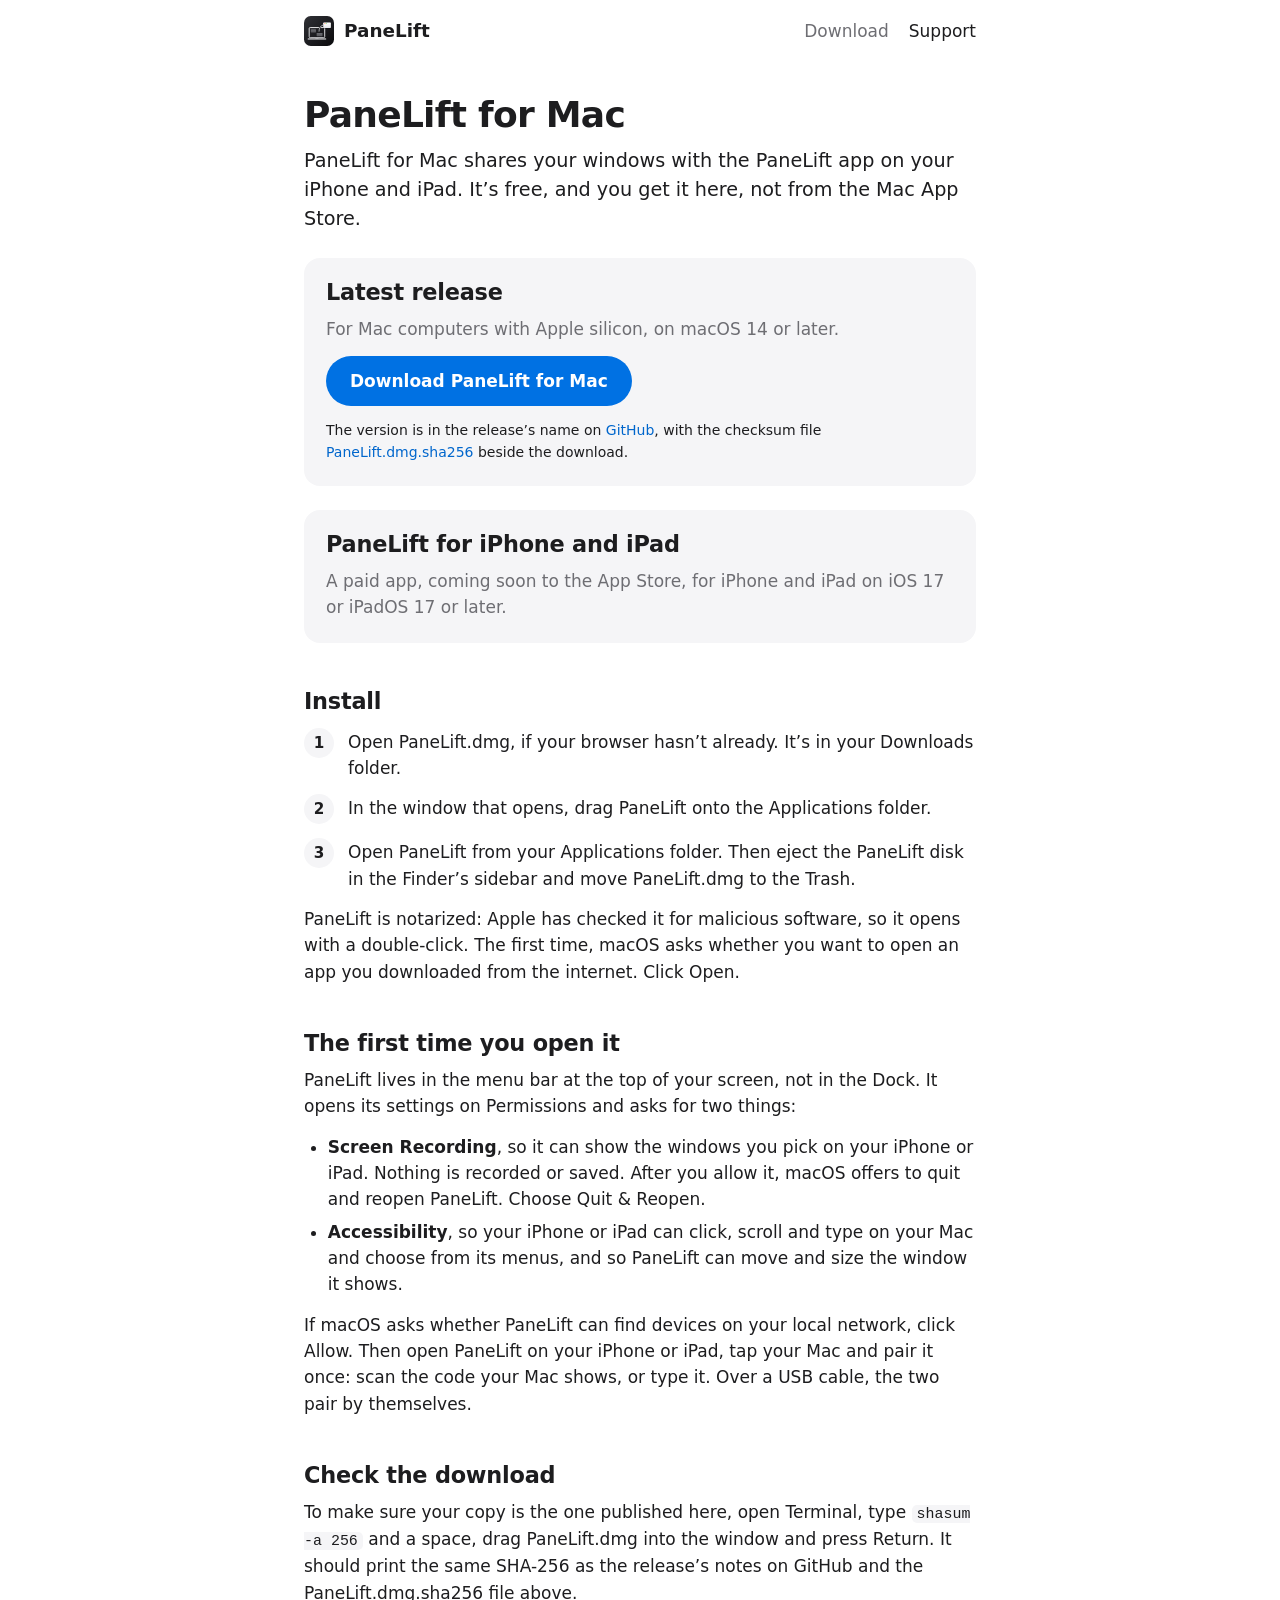
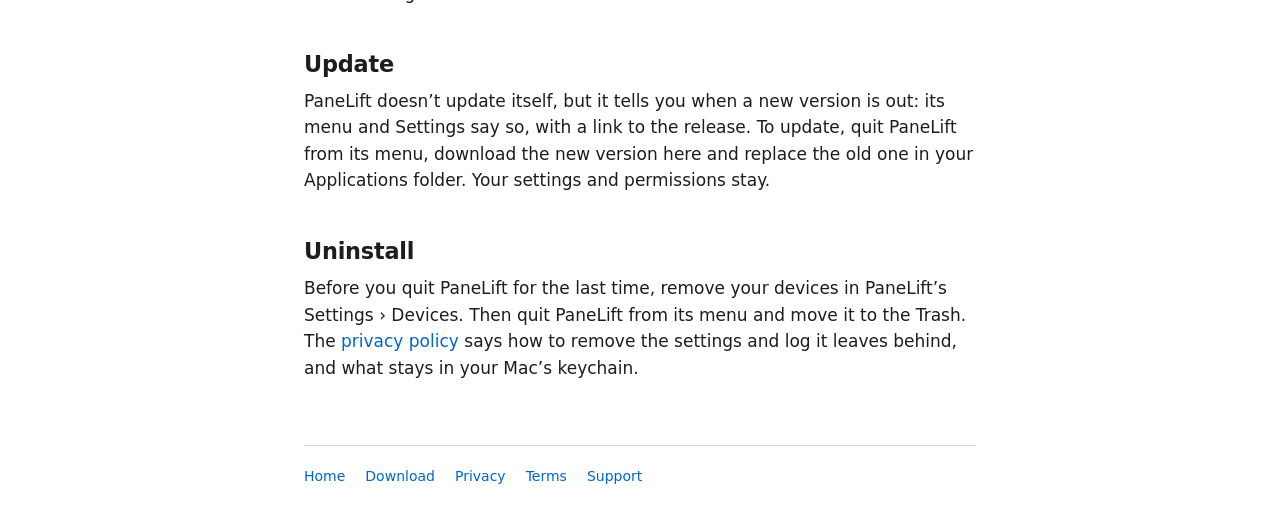
==== download.html @ 9a586ee6 "PaneLift's website" ====
<!doctype html>
<html lang="en">
<head>
<meta charset="utf-8">
<meta name="viewport" content="width=device-width, initial-scale=1">
<meta http-equiv="Content-Security-Policy" content="default-src 'none'; style-src 'self'; img-src 'self'; base-uri 'none'; form-action 'none'">
<meta name="color-scheme" content="light dark">
<meta name="description" content="Download PaneLift for Mac, the free companion to the PaneLift app for iPhone and iPad.">
<title>Download PaneLift for Mac</title>
<meta property="og:type" content="website">
<meta property="og:site_name" content="PaneLift">
<meta property="og:url" content="https://wongfei2009.github.io/panelift-site/download">
<meta property="og:title" content="Download PaneLift for Mac">
<meta property="og:description" content="Free and notarized, for Macs with Apple silicon on macOS 14 or later. PaneLift for iPhone and iPad is a paid app on the App Store.">
<meta property="og:image" content="https://wongfei2009.github.io/panelift-site/preview.jpg">
<meta property="og:image:width" content="1200">
<meta property="og:image:height" content="630">
<meta property="og:image:alt" content="PaneLift: any window from your Mac, on your iPhone and iPad">
<meta name="twitter:card" content="summary_large_image">
<link rel="stylesheet" href="style.css?v=2026-10-10">
<link rel="icon" href="icon.svg" type="image/svg+xml">
</head>
<body>
<header class="site-header">
  <a class="brand" href="index.html"><img src="icon.svg" alt="" width="30" height="30">PaneLift</a>
  <nav aria-label="Site">
    <a href="download.html" aria-current="page">Download</a>
    <a href="support.html">Support</a>
  </nav>
</header>

<main>
  <h1>PaneLift for Mac</h1>
  <p class="lede">PaneLift for Mac shares your windows with the PaneLift app on your iPhone and iPad. It’s free, and you get it here, not from the Mac App Store.</p>

  <!-- The links never change: GitHub redirects /releases/latest/download/<asset> to the newest release,
       and Scripts/release.sh --publish uploads the assets under these exact names. -->
  <section class="card" aria-labelledby="release">
    <h2 id="release">Latest release</h2>
    <p class="muted">For Mac computers with Apple silicon, on macOS 14 or later.</p>
    <p><a class="button" href="https://github.com/wongfei2009/panelift-site/releases/latest/download/PaneLift.dmg">Download PaneLift for Mac</a></p>
    <p class="hash small">The version is in the release’s name on <a href="https://github.com/wongfei2009/panelift-site/releases/latest">GitHub</a>, with the checksum file <a href="https://github.com/wongfei2009/panelift-site/releases/latest/download/PaneLift.dmg.sha256">PaneLift.dmg.sha256</a> beside the download.</p>
  </section>

  <section class="card" aria-labelledby="ios">
    <h2 id="ios">PaneLift for iPhone and iPad</h2>
    <!-- App Store: once the app is live, say "on the App Store" and link its page (docs/plans/app-store-launch.md, step 7). -->
    <p class="muted">A paid app, coming soon to the App Store, for iPhone and iPad on iOS 17 or iPadOS 17 or later.</p>
  </section>

  <h2>Install</h2>
  <ol class="steps">
    <li>Open PaneLift.dmg, if your browser hasn’t already. It’s in your Downloads folder.</li>
    <li>In the window that opens, drag PaneLift onto the Applications folder.</li>
    <li>Open PaneLift from your Applications folder. Then eject the PaneLift disk in the Finder’s sidebar and move PaneLift.dmg to the Trash.</li>
  </ol>
  <p>PaneLift is notarized: Apple has checked it for malicious software, so it opens with a double-click. The first time, macOS asks whether you want to open an app you downloaded from the internet. Click Open.</p>

  <h2>The first time you open it</h2>
  <p>PaneLift lives in the menu bar at the top of your screen, not in the Dock. It opens its settings on Permissions and asks for two things:</p>
  <ul>
    <li><strong>Screen Recording</strong>, so it can show the windows you pick on your iPhone or iPad. Nothing is recorded or saved. After you allow it, macOS offers to quit and reopen PaneLift. Choose Quit &amp; Reopen.</li>
    <li><strong>Accessibility</strong>, so your iPhone or iPad can click, scroll and type on your Mac and choose from its menus, and so PaneLift can move and size the window it shows.</li>
  </ul>
  <p>If macOS asks whether PaneLift can find devices on your local network, click Allow. Then open PaneLift on your iPhone or iPad, tap your Mac and pair it once: scan the code your Mac shows, or type it. Over a USB cable, the two pair by themselves.</p>

  <h2>Check the download</h2>
  <p>To make sure your copy is the one published here, open Terminal, type <code>shasum -a 256</code> and a space, drag PaneLift.dmg into the window and press Return. It should print the same SHA-256 as the release’s notes on GitHub and the PaneLift.dmg.sha256 file above.</p>

  <h2>Update</h2>
  <p>PaneLift doesn’t update itself, but it tells you when a new version is out: its menu and Settings say so, with a link to the release. To update, quit PaneLift from its menu, download the new version here and replace the old one in your Applications folder. Your settings and permissions stay.</p>

  <h2>Uninstall</h2>
  <p>Before you quit PaneLift for the last time, remove your devices in PaneLift’s Settings › Devices. Then quit PaneLift from its menu and move it to the Trash. The <a href="privacy.html#deleting">privacy policy</a> says how to remove the settings and log it leaves behind, and what stays in your Mac’s keychain.</p>
</main>

<footer class="site-footer">
  <nav aria-label="Footer">
    <a href="index.html">Home</a>
    <a href="download.html">Download</a>
    <a href="privacy.html">Privacy</a>
    <a href="terms.html">Terms</a>
    <a href="support.html">Support</a>
  </nav>
</footer>
</body>
</html>
---- style.css ----
/* PaneLift's website. System fonts, light and dark, no scripts and nothing loaded from elsewhere. */

:root {
  color-scheme: light dark;
  --bg: #ffffff;
  --card: #f5f5f7;
  --text: #1d1d1f;
  --muted: #6e6e73;
  --line: #d2d2d7;
  --link: #0066cc;
  --button: #0071e3;
  --button-hover: #0077ed;
}

@media (prefers-color-scheme: dark) {
  :root {
    --bg: #000000;
    --card: #1c1c1e;
    --text: #f5f5f7;
    --muted: #a1a1a6;
    --line: #38383a;
    --link: #2997ff;
  }
}

* { box-sizing: border-box; }

html {
  -webkit-text-size-adjust: 100%;
  text-size-adjust: 100%;
}

body {
  margin: 0;
  background: var(--bg);
  color: var(--text);
  font: 17px/1.55 -apple-system, BlinkMacSystemFont, system-ui, "Segoe UI", Roboto, "Helvetica Neue", Arial, sans-serif;
  overflow-wrap: break-word;
}

.site-header, main, .site-footer {
  max-width: 44rem;
  margin: 0 auto;
  padding: 0 16px;
}

a { color: var(--link); text-decoration: none; }
a:hover { text-decoration: underline; }
a:focus-visible { outline: 2px solid var(--link); outline-offset: 2px; border-radius: 4px; }

/* Header and footer */

.site-header {
  display: flex;
  flex-wrap: wrap;
  align-items: center;
  justify-content: space-between;
  gap: 8px 24px;
  padding-top: 16px;
  padding-bottom: 16px;
}

.brand {
  display: inline-flex;
  align-items: center;
  gap: 10px;
  color: var(--text);
  font-weight: 600;
  font-size: 1.15rem;
}
.brand:hover { text-decoration: none; }
.brand img { width: 30px; height: 30px; border-radius: 22.5%; }

.site-header nav, .site-footer nav {
  display: flex;
  flex-wrap: wrap;
  gap: 4px 20px;
}
.site-header nav a { color: var(--text); }
.site-header nav a[aria-current="page"] { color: var(--muted); }

.site-footer {
  margin-top: 64px;
  padding-bottom: 40px;
  font-size: 0.875rem;
}
/* The rule sits on the nav, so it lines up with the text above instead of the page's gutters. */
.site-footer nav {
  padding-top: 20px;
  border-top: 1px solid var(--line);
}

/* Text */

h1 {
  font-size: 2.25rem;
  line-height: 1.15;
  letter-spacing: -0.02em;
  margin: 32px 0 12px;
}
h2 {
  font-size: 1.4rem;
  line-height: 1.25;
  letter-spacing: -0.01em;
  margin: 44px 0 10px;
}
h3 {
  font-size: 1.05rem;
  margin: 24px 0 6px;
}

p, ul, ol { margin: 0 0 14px; }
ul, ol { padding-left: 1.4em; }
li { margin: 6px 0; }

.lede { font-size: 1.2rem; line-height: 1.5; }
.muted { color: var(--muted); }
.small { font-size: 0.875rem; }

code {
  font-family: ui-monospace, SFMono-Regular, Menlo, Consolas, monospace;
  font-size: 0.88em;
  background: var(--card);
  border-radius: 5px;
  padding: 1px 5px;
}
/* A SHA-256 is 64 characters with no spaces: let it wrap on a phone instead of widening the page. */
.hash code { overflow-wrap: anywhere; word-break: break-all; }
/* A Terminal command's long paths: wrapped at its spaces, and inside a path only where one is wider than the page;
   never inside an option, which a hyphen would split ("--" over "unblockapp"). */
.command code { overflow-wrap: anywhere; }
.command .option { white-space: nowrap; }

/* Home */

.hero { text-align: center; padding-top: 24px; }
.hero > img { width: 112px; height: 112px; border-radius: 22.5%; }
.hero h1 { font-size: 3rem; margin-top: 16px; }
.hero .lede { font-size: 1.35rem; margin-bottom: 0; }
.intro { font-size: 1.1rem; margin-top: 40px; }

/* Buttons and the release box */

.button {
  display: inline-block;
  background: var(--button);
  color: #ffffff;
  font-weight: 600;
  padding: 12px 24px;
  border-radius: 980px;
}
.button:hover { background: var(--button-hover); text-decoration: none; }
.button:focus-visible { outline-offset: 3px; border-radius: 980px; }

.cta { display: flex; flex-wrap: wrap; justify-content: center; align-items: center; gap: 12px 18px; margin: 28px 0 8px; }
.cta img { display: block; width: 180px; height: 60px; }
.cta a:focus-visible { outline-offset: 4px; }
.badge { margin: 12px 0 4px; }
.badge img { display: inline-block; width: 180px; height: 60px; vertical-align: middle; }
.badge a:focus-visible { outline-offset: 4px; }

.card {
  background: var(--card);
  border-radius: 16px;
  padding: 20px 22px 8px;
  margin: 24px 0;
}
.card h2 { margin-top: 0; }

/* Numbered steps */

ol.steps {
  list-style: none;
  counter-reset: step;
  padding-left: 0;
}
ol.steps > li {
  counter-increment: step;
  position: relative;
  padding-left: 44px;
  margin: 14px 0;
  min-height: 30px;
}
ol.steps > li::before {
  content: counter(step);
  position: absolute;
  left: 0;
  top: -1px;
  width: 30px;
  height: 30px;
  border-radius: 50%;
  background: var(--card);
  color: var(--text);
  font-weight: 600;
  font-size: 0.95rem;
  line-height: 30px;
  text-align: center;
}
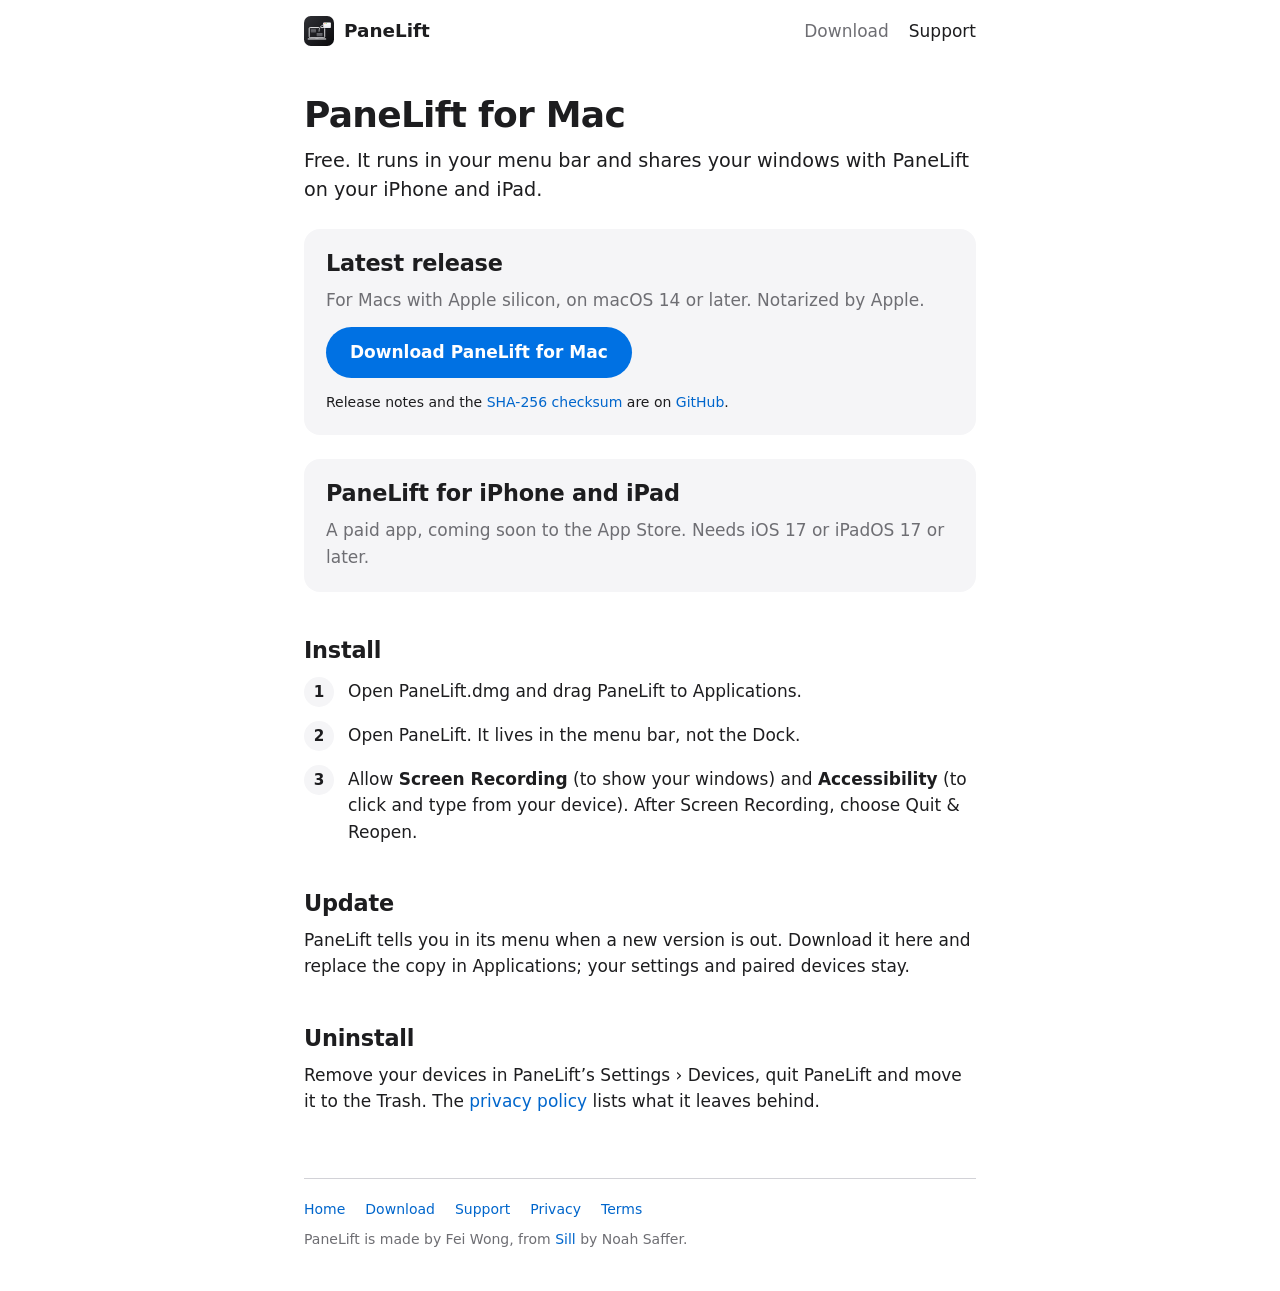
==== commit 9f70211d: "The site rewritten short, and the Settings' new places" ====
--- a/download.html
+++ b/download.html
@@ -5,19 +5,19 @@
 <meta name="viewport" content="width=device-width, initial-scale=1">
 <meta http-equiv="Content-Security-Policy" content="default-src 'none'; style-src 'self'; img-src 'self'; base-uri 'none'; form-action 'none'">
 <meta name="color-scheme" content="light dark">
-<meta name="description" content="Download PaneLift for Mac, the free companion to the PaneLift app for iPhone and iPad.">
+<meta name="description" content="PaneLift for Mac: free and notarized, for Macs with Apple silicon on macOS 14 or later.">
 <title>Download PaneLift for Mac</title>
 <meta property="og:type" content="website">
 <meta property="og:site_name" content="PaneLift">
 <meta property="og:url" content="https://wongfei2009.github.io/panelift-site/download">
 <meta property="og:title" content="Download PaneLift for Mac">
-<meta property="og:description" content="Free and notarized, for Macs with Apple silicon on macOS 14 or later. PaneLift for iPhone and iPad is a paid app on the App Store.">
+<meta property="og:description" content="PaneLift for Mac: free and notarized, for Macs with Apple silicon on macOS 14 or later.">
 <meta property="og:image" content="https://wongfei2009.github.io/panelift-site/preview.jpg">
 <meta property="og:image:width" content="1200">
 <meta property="og:image:height" content="630">
 <meta property="og:image:alt" content="PaneLift: any window from your Mac, on your iPhone and iPad">
 <meta name="twitter:card" content="summary_large_image">
-<link rel="stylesheet" href="style.css?v=2026-10-10">
+<link rel="stylesheet" href="style.css?v=2026-11-01">
 <link rel="icon" href="icon.svg" type="image/svg+xml">
 </head>
 <body>
@@ -30,58 +30,46 @@
 </header>
 
 <main>
-  <h1>PaneLift for Mac</h1>
-  <p class="lede">PaneLift for Mac shares your windows with the PaneLift app on your iPhone and iPad. It’s free, and you get it here, not from the Mac App Store.</p>
+<h1>PaneLift for Mac</h1>
+  <p class="lede">Free. It runs in your menu bar and shares your windows with PaneLift on your iPhone and iPad.</p>
 
-  <!-- The links never change: GitHub redirects /releases/latest/download/<asset> to the newest release,
-       and Scripts/release.sh --publish uploads the assets under these exact names. -->
+  <!-- GitHub redirects /releases/latest/download/<asset> to the newest release; release.sh uploads these names. -->
   <section class="card" aria-labelledby="release">
     <h2 id="release">Latest release</h2>
-    <p class="muted">For Mac computers with Apple silicon, on macOS 14 or later.</p>
+    <p class="muted">For Macs with Apple silicon, on macOS 14 or later. Notarized by Apple.</p>
     <p><a class="button" href="https://github.com/wongfei2009/panelift-site/releases/latest/download/PaneLift.dmg">Download PaneLift for Mac</a></p>
-    <p class="hash small">The version is in the release’s name on <a href="https://github.com/wongfei2009/panelift-site/releases/latest">GitHub</a>, with the checksum file <a href="https://github.com/wongfei2009/panelift-site/releases/latest/download/PaneLift.dmg.sha256">PaneLift.dmg.sha256</a> beside the download.</p>
+    <p class="hash small">Release notes and the <a href="https://github.com/wongfei2009/panelift-site/releases/latest/download/PaneLift.dmg.sha256">SHA-256 checksum</a> are on <a href="https://github.com/wongfei2009/panelift-site/releases/latest">GitHub</a>.</p>
   </section>
 
   <section class="card" aria-labelledby="ios">
     <h2 id="ios">PaneLift for iPhone and iPad</h2>
-    <!-- App Store: once the app is live, say "on the App Store" and link its page (docs/plans/app-store-launch.md, step 7). -->
-    <p class="muted">A paid app, coming soon to the App Store, for iPhone and iPad on iOS 17 or iPadOS 17 or later.</p>
+    <!-- App Store: link the app here once it is live. -->
+    <p class="muted">A paid app, coming soon to the App Store. Needs iOS 17 or iPadOS 17 or later.</p>
   </section>
 
   <h2>Install</h2>
   <ol class="steps">
-    <li>Open PaneLift.dmg, if your browser hasn’t already. It’s in your Downloads folder.</li>
-    <li>In the window that opens, drag PaneLift onto the Applications folder.</li>
-    <li>Open PaneLift from your Applications folder. Then eject the PaneLift disk in the Finder’s sidebar and move PaneLift.dmg to the Trash.</li>
+    <li>Open PaneLift.dmg and drag PaneLift to Applications.</li>
+    <li>Open PaneLift. It lives in the menu bar, not the Dock.</li>
+    <li>Allow <strong>Screen Recording</strong> (to show your windows) and <strong>Accessibility</strong> (to click and type from your device). After Screen Recording, choose Quit &amp; Reopen.</li>
   </ol>
-  <p>PaneLift is notarized: Apple has checked it for malicious software, so it opens with a double-click. The first time, macOS asks whether you want to open an app you downloaded from the internet. Click Open.</p>
-
-  <h2>The first time you open it</h2>
-  <p>PaneLift lives in the menu bar at the top of your screen, not in the Dock. It opens its settings on Permissions and asks for two things:</p>
-  <ul>
-    <li><strong>Screen Recording</strong>, so it can show the windows you pick on your iPhone or iPad. Nothing is recorded or saved. After you allow it, macOS offers to quit and reopen PaneLift. Choose Quit &amp; Reopen.</li>
-    <li><strong>Accessibility</strong>, so your iPhone or iPad can click, scroll and type on your Mac and choose from its menus, and so PaneLift can move and size the window it shows.</li>
-  </ul>
-  <p>If macOS asks whether PaneLift can find devices on your local network, click Allow. Then open PaneLift on your iPhone or iPad, tap your Mac and pair it once: scan the code your Mac shows, or type it. Over a USB cable, the two pair by themselves.</p>
-
-  <h2>Check the download</h2>
-  <p>To make sure your copy is the one published here, open Terminal, type <code>shasum -a 256</code> and a space, drag PaneLift.dmg into the window and press Return. It should print the same SHA-256 as the release’s notes on GitHub and the PaneLift.dmg.sha256 file above.</p>
 
   <h2>Update</h2>
-  <p>PaneLift doesn’t update itself, but it tells you when a new version is out: its menu and Settings say so, with a link to the release. To update, quit PaneLift from its menu, download the new version here and replace the old one in your Applications folder. Your settings and permissions stay.</p>
+  <p>PaneLift tells you in its menu when a new version is out. Download it here and replace the copy in Applications; your settings and paired devices stay.</p>
 
   <h2>Uninstall</h2>
-  <p>Before you quit PaneLift for the last time, remove your devices in PaneLift’s Settings › Devices. Then quit PaneLift from its menu and move it to the Trash. The <a href="privacy.html#deleting">privacy policy</a> says how to remove the settings and log it leaves behind, and what stays in your Mac’s keychain.</p>
+  <p>Remove your devices in PaneLift’s Settings › Devices, quit PaneLift and move it to the Trash. The <a href="privacy.html#deleting">privacy policy</a> lists what it leaves behind.</p>
 </main>
 
 <footer class="site-footer">
   <nav aria-label="Footer">
     <a href="index.html">Home</a>
     <a href="download.html">Download</a>
+    <a href="support.html">Support</a>
     <a href="privacy.html">Privacy</a>
     <a href="terms.html">Terms</a>
-    <a href="support.html">Support</a>
   </nav>
+  <p class="muted small">PaneLift is made by Fei Wong, from <a href="https://github.com/Saffsanity/sill">Sill</a> by Noah Saffer.</p>
 </footer>
 </body>
 </html>
--- a/style.css
+++ b/style.css
@@ -196,3 +196,14 @@
   line-height: 30px;
   text-align: center;
 }
+
+/* The home page's features: two columns where there is room. */
+.features {
+  display: grid;
+  grid-template-columns: repeat(auto-fit, minmax(16rem, 1fr));
+  gap: 8px 28px;
+  margin: 40px 0 8px;
+}
+.features h2 { font-size: 1.15rem; margin: 0 0 6px; }
+.features p { color: var(--muted); }
+.site-footer p { margin: 8px 0 0; }
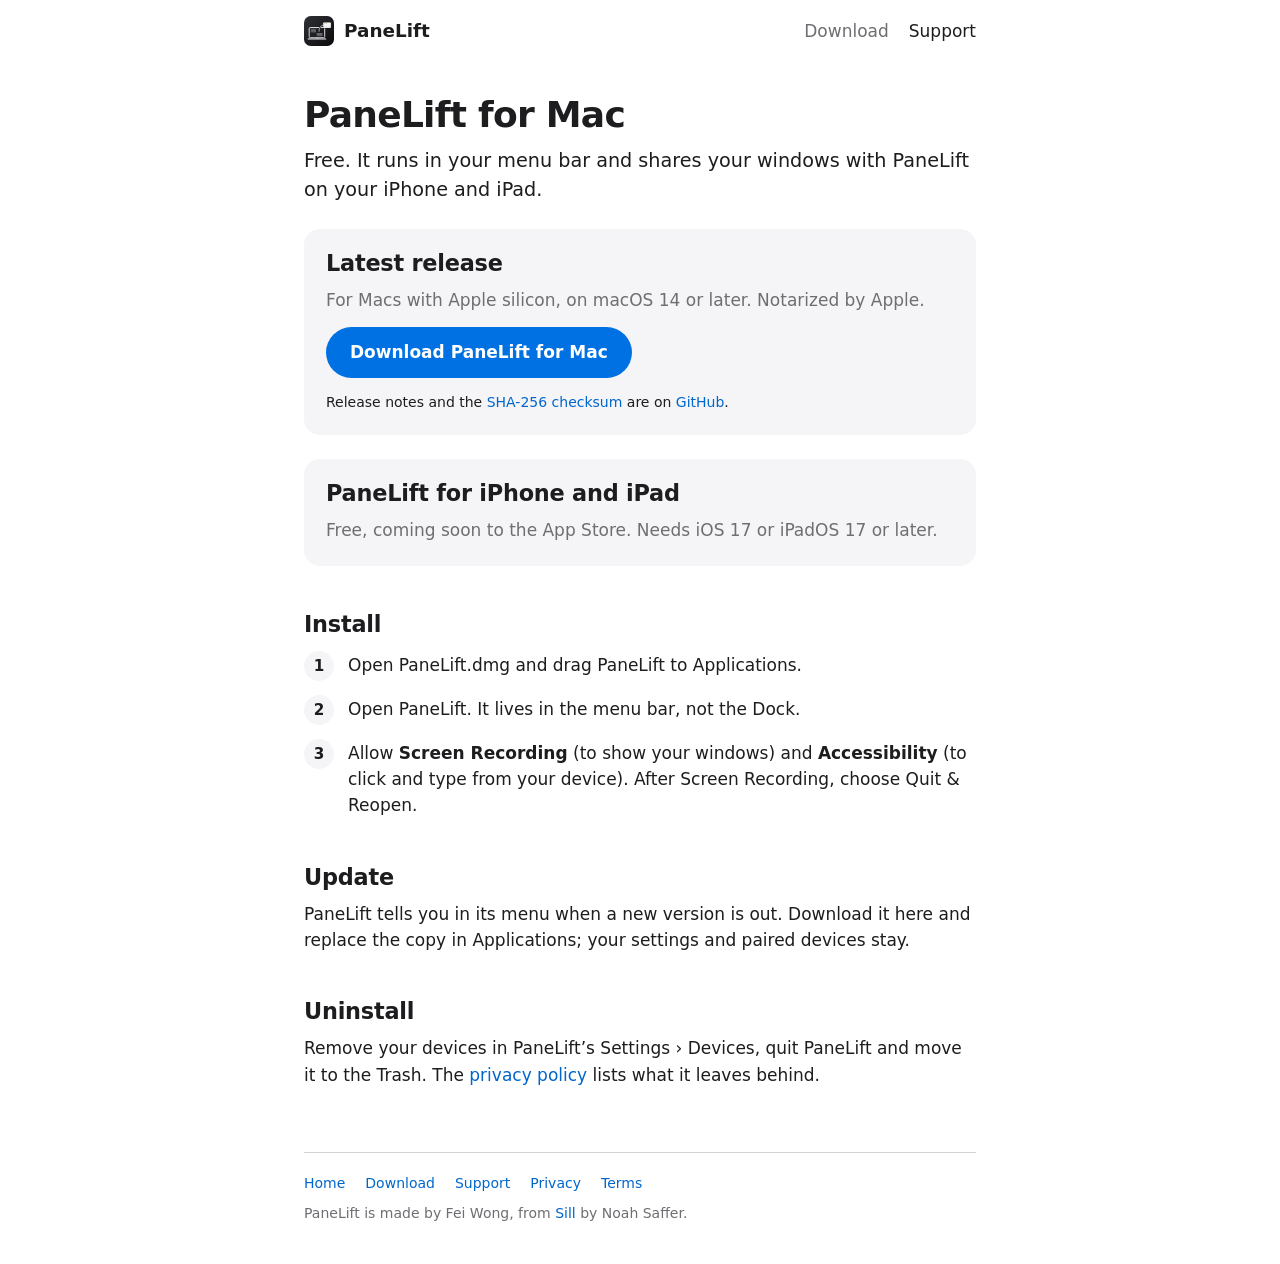
==== commit 43cf3aa8: "PaneLift for iPhone and iPad is free" ====
--- a/download.html
+++ b/download.html
@@ -17,7 +17,7 @@
 <meta property="og:image:height" content="630">
 <meta property="og:image:alt" content="PaneLift: any window from your Mac, on your iPhone and iPad">
 <meta name="twitter:card" content="summary_large_image">
-<link rel="stylesheet" href="style.css?v=2026-11-01">
+<link rel="stylesheet" href="style.css?v=2026-11-04c">
 <link rel="icon" href="icon.svg" type="image/svg+xml">
 </head>
 <body>
@@ -44,7 +44,7 @@
   <section class="card" aria-labelledby="ios">
     <h2 id="ios">PaneLift for iPhone and iPad</h2>
     <!-- App Store: link the app here once it is live. -->
-    <p class="muted">A paid app, coming soon to the App Store. Needs iOS 17 or iPadOS 17 or later.</p>
+    <p class="muted">Free, coming soon to the App Store. Needs iOS 17 or iPadOS 17 or later.</p>
   </section>
 
   <h2>Install</h2>
--- a/style.css
+++ b/style.css
@@ -207,3 +207,85 @@
 .features h2 { font-size: 1.15rem; margin: 0 0 6px; }
 .features p { color: var(--muted); }
 .site-footer p { margin: 8px 0 0; }
+
+/* The home page's use cases: one card each, a line drawing on top and a tinted label naming who it is for. */
+.hero h1 { text-wrap: balance; }
+.hero .lede { max-width: 36rem; margin-left: auto; margin-right: auto; text-wrap: pretty; }
+
+.jump {
+  display: flex;
+  flex-wrap: wrap;
+  justify-content: center;
+  gap: 8px;
+  margin: 28px 0 0;
+}
+.jump a {
+  background: var(--card);
+  color: var(--text);
+  font-size: 0.9rem;
+  padding: 6px 14px;
+  border-radius: 980px;
+}
+.jump a:hover { text-decoration: none; background: var(--line); }
+
+.usecase {
+  --accent: #0071e3;
+  background: var(--card);
+  border-radius: 20px;
+  padding: 28px 26px 14px;
+  margin: 28px 0;
+  scroll-margin-top: 16px;
+}
+#coding { --accent: #30a46c; }
+#clients { --accent: #d6409f; }
+#drawing { --accent: #e5800a; }
+#anywhere { --accent: #0071e3; }
+@media (prefers-color-scheme: dark) {
+  #coding { --accent: #3dd68c; }
+  #clients { --accent: #f076c4; }
+  #drawing { --accent: #ffa94d; }
+  #anywhere { --accent: #2997ff; }
+}
+
+/* Line drawings on white: multiplied into the card, so the white becomes the card's grey. In dark mode,
+   inverted with the hue turned back (black ink to light, the accent kept) and screened, so the black
+   becomes the card's dark grey. */
+.usecase .art {
+  display: block;
+  width: 100%;
+  height: auto;
+  margin: 0 0 4px;
+  mix-blend-mode: multiply;
+}
+@media (prefers-color-scheme: dark) {
+  .usecase .art { filter: invert(1) hue-rotate(180deg); mix-blend-mode: screen; }
+}
+.eyebrow {
+  color: var(--accent);
+  font-size: 0.8rem;
+  font-weight: 600;
+  letter-spacing: 0.06em;
+  text-transform: uppercase;
+  margin: 14px 0 4px;
+}
+.usecase h2 { font-size: 1.6rem; margin: 0 0 10px; text-wrap: balance; }
+.usecase > p:not(.eyebrow) { font-size: 1.05rem; }
+
+ul.points { list-style: none; padding-left: 0; margin-top: 18px; }
+ul.points li {
+  position: relative;
+  padding-left: 22px;
+  margin: 10px 0;
+  color: var(--muted);
+}
+ul.points li::before {
+  content: "";
+  position: absolute;
+  left: 2px;
+  top: 0.62em;
+  width: 8px;
+  height: 8px;
+  border-radius: 50%;
+  background: var(--accent);
+}
+ul.points strong { color: var(--text); font-weight: 600; }
